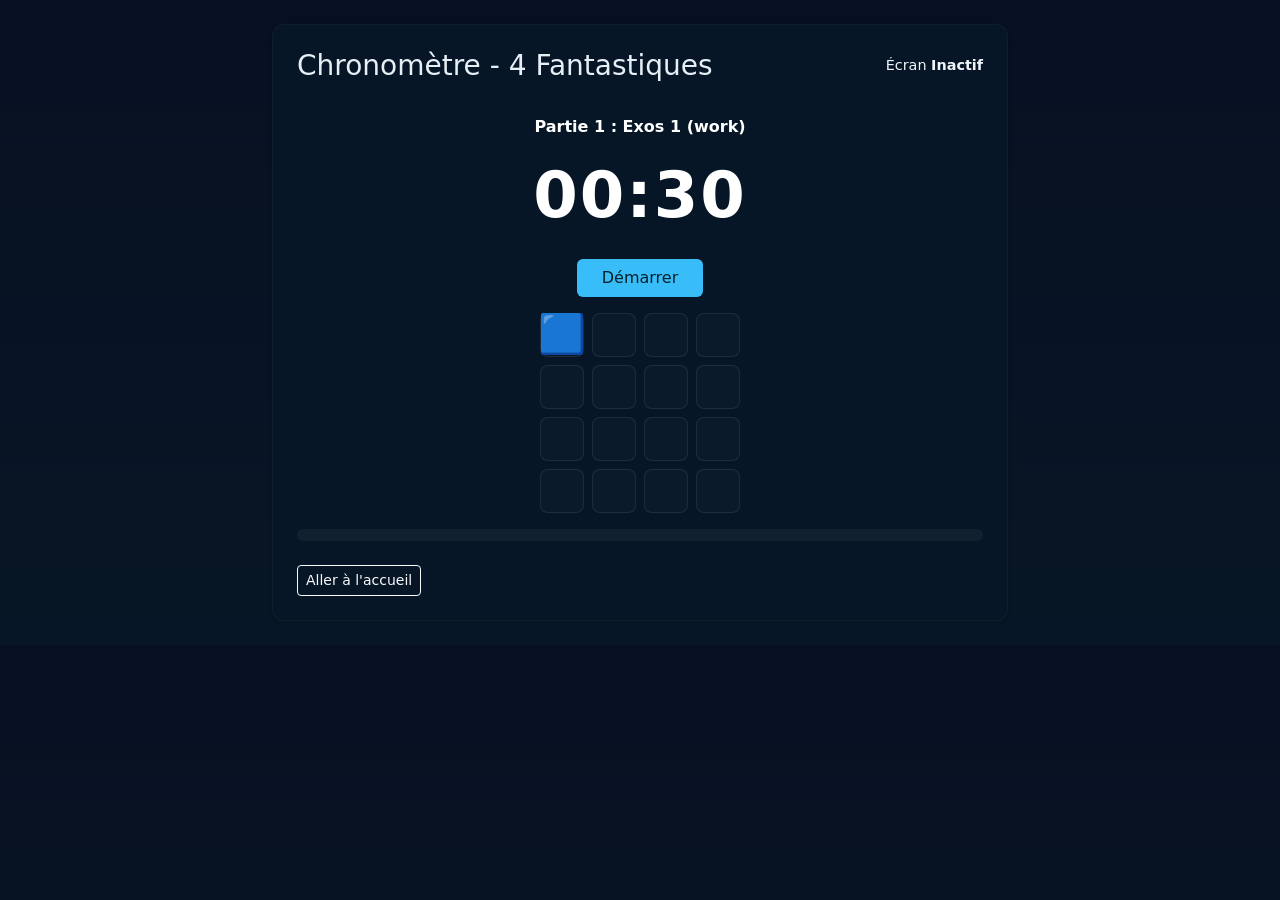
==== 4fantastiques.html @ edee006e "visuel 4 fantastiques - ajout d'un visuel pour le 4 fantastiques - changement bouton activé de base " ====
<!doctype html>
<html lang="fr">
<head>
  <meta charset="utf-8">
  <meta name="viewport" content="width=device-width, initial-scale=1">
  <title>Chronomètre</title>
  <link href="https://cdn.jsdelivr.net/npm/bootstrap@5.3.2/dist/css/bootstrap.min.css" rel="stylesheet">
  <style>
    /* Theme colors: increased contrast for accessibility */
    :root{
      --bg:#071022; /* page background */
      --card:#071626; /* card background (slightly lighter than page) */
      --accent:#38bdf8;
      --muted:#f1f5f9; /* very light muted color for high contrast */
      --text:#e6eef6;
      --border:rgba(255,255,255,0.08);
    }
    body{background:linear-gradient(180deg,#071022 0%,#071626 100%);color:var(--text);font-family:Inter,system-ui,"Segoe UI",Roboto,"Helvetica Neue",Arial}
    .card{background:var(--card);border:1px solid rgba(255,255,255,0.03);border-radius:12px}
    .big-time{font-weight:700;font-size:clamp(2.4rem,5vw,4rem);letter-spacing:2px}
    .sub{color:var(--muted)}
    .btn-accent{background:var(--accent);color:#042028}
    .progress{height:12px;border-radius:8px;background:rgba(255,255,255,0.04)}
    .stage-label{font-weight:700}
    .small-muted{font-size:.9rem;color:var(--muted)}
    .controls .form-control{background:transparent;color:inherit;border-color:var(--border)}
    .toggle-wake{cursor:pointer}
    footer{opacity:.75;font-size:.85rem}

  /* Overview grid styles (compact + phone-friendly) */
  /* use auto columns so cells don't stretch to full width; grid centered */
  .overview-grid{display:grid;grid-template-columns:repeat(4,auto);gap:8px;justify-content:center;justify-items:center}
  /* smaller fixed-size boxes (won't fill parent), centered in grid */
  .overview-cell{width:44px;height:44px;background:rgba(255,255,255,0.02);border:1px solid var(--border);border-radius:8px;padding:4px;display:flex;flex-direction:column;align-items:center;justify-content:center}
  /* hide labels for now (can be restored by removing display:none) */
  .overview-cell .label{font-size:.7rem;color:var(--muted);text-align:center;display:none}
  /* Emoji larger for visibility inside small cell */
  .overview-cell .status{font-size:2.4rem;line-height:1;margin-top:0}
  .status-done{color:#16a34a} /* green */
  .status-now{color:#0ea5e9} /* blue */
  .status-empty{color:rgba(255,255,255,0.12)}

  /* Extra small phones: make boxes a bit smaller but keep emoji readable */
  @media (max-width:420px){
    .overview-cell{width:40px;height:40px;padding:3px;border-radius:6px}
    .overview-cell .status{font-size:2.6rem}
    .overview-grid{gap:6px}
  }

  @media (min-width:421px) and (max-width:768px){
    .overview-cell{width:46px;height:46px}
    .overview-cell .status{font-size:2.6rem}
  }

    /* Responsiveness improvements */
    .controls{gap:.5rem}
    /* default button sizing (desktop) */
    .controls .btn{min-width:110px}
    /* Tablet: relax min-width so buttons don't overflow */
    @media (max-width:992px){
      .controls .btn{min-width:90px;padding-left:.5rem;padding-right:.5rem;font-size:.9rem}
      /* slightly smaller big time on tablets */
      .big-time{font-size:4rem}
      .card{padding:1rem}
    }
    @media (max-width:768px){
      /* slightly larger timer on small mobile devices for readability */
      .big-time{font-size:3.5rem}
      .controls{flex-wrap:wrap}
      .controls .btn{flex:1;min-width:0}
      .card{padding:1rem}
    }

    /* Add hover effect for control buttons */
    .controls .btn:hover {
      border: 2px solid var(--accent);
    }

    /* Make bootstrap's text-muted lighten to match theme */
    .text-muted{color:var(--muted) !important}

    /* Ensure headings are bright on the dark background */
    h1,h2,h3,h4,h5,h6{ color:var(--text); }

    /* Make main display texts explicitly bright for readability */
    #stage, #timeDisplay, #roundInfo { color: #ffffff; }

    /* Small tweaks so input labels and lists are clearer */
    label.form-label{color:var(--muted)}
    ul.small-muted{color:var(--muted);margin-left:1rem}
  </style>
</head>
<body>
  <div class="container py-4">
    <div class="row justify-content-center">
      <div class="col-lg-8 col-md-10">
        <div class="card p-4 shadow-sm">
          <div class="d-flex justify-content-between align-items-center mb-3">
            <div>
              <h3 class="mb-0">Chronomètre - 4 Fantastiques</h3>
            </div>
            <div class="text-end">
              <div class="small-muted">Écran <span id="wakeStatus" class="fw-bold">Inactif</span></div>
            </div>
          </div>

          <div class="text-center py-3">
            <div id="stage" class="stage-label mb-2">Prêt</div>
            <div id="timeDisplay" class="big-time">00:00</div>
            <!-- Removed roundInfo -->
          </div>

          <div class="d-flex gap-2 justify-content-center mb-3 controls">
            <button id="startBtn" class="btn btn-accent px-4">Démarrer</button>
            <button id="pauseBtn" class="btn btn-outline-light px-3">Pause</button>
            <button id="resetBtn" class="btn btn-light px-3">Reset</button>
          </div>

          <!-- Overview grid: large 4x4 visual helper -->
          <div class="mb-3">
            <div id="overview" class="overview-grid" aria-label="Vue d'ensemble des exercices"></div>
          </div>

          <div class="mb-3">
            <div class="progress mb-2">
              <div id="progressBar" class="progress-bar" role="progressbar" style="width:0%"></div>
            </div>
            <!-- <div class="d-flex justify-content-between small-muted">
              <div id="progressLeft">—</div>
              <div id="progressRight">—</div>
            </div> -->
            <!-- Custom progress indicator -->
            <!-- <div class="text-center mt-2">
              <span id="progressIndicator" class="small-muted">Étape 0/0</span>
            </div> -->
          </div>

          <div class="d-flex justify-content-between">
            <button id="navigateBtn" class="btn btn-sm btn-outline-light">Aller à l'accueil</button>
          </div>
        </div>
      </div>
    </div>
  </div>

  <audio id="beep"></audio>

  <script>
    // --- Utils ---
    const fmt = (s)=>{ const m=Math.floor(s/60); const sec=s%60; return `${String(m).padStart(2,'0')}:${String(sec).padStart(2,'0')}` }

    // --- Elements ---
    const timeDisplay=document.getElementById('timeDisplay');
    const stageEl=document.getElementById('stage');
    const progressBar=document.getElementById('progressBar');
    const progressLeft=document.getElementById('progressLeft');
    const progressRight=document.getElementById('progressRight');

    const startBtn=document.getElementById('startBtn');
    const pauseBtn=document.getElementById('pauseBtn');
    const resetBtn=document.getElementById('resetBtn');

    const wakeStatus=document.getElementById('wakeStatus');
    const beepEl=document.getElementById('beep');
    beepEl.src = "[data-uri]"; // tiny silent placeholder

    // --- State ---
    let seq = [
      {label:'Partie 1 : Exos 1', duration:30, type:'work'},
      {label:'Pause', duration:10, type:'rest'},
      {label:'Partie 2 : Exos 1', duration:30, type:'work'},
      {label:'Partie 2 : Exos 2', duration:30, type:'work'},
      {label:'Pause', duration:10, type:'rest'},
      {label:'Partie 3 : Exos 1', duration:30, type:'work'},
      {label:'Partie 3 : Exos 2', duration:30, type:'work'},
      {label:'Partie 3 : Exos 3', duration:30, type:'work'},
      {label:'Pause', duration:10, type:'rest'},
      {label:'Partie 4 : Exos 1', duration:30, type:'work'},
      {label:'Partie 4 : Exos 2', duration:30, type:'work'},
      {label:'Partie 4 : Exos 3', duration:30, type:'work'},
      {label:'Partie 4 : Exos 4', duration:30, type:'work'}
    ];
    let idx = 0;
    let remaining = seq[0].duration;
    let running=false;
    let intervalId=null;
    let totalTime=seq.reduce((a,b)=>a+b.duration,0);
    let elapsed=0;
    let started=false;

    // --- Persist State in LocalStorage ---
    function saveState() {
      const state = {
        idx,
        remaining,
        running,
        started,
        elapsed,
        timestamp: Date.now() // Save the current timestamp
      };
      localStorage.setItem('chronoState', JSON.stringify(state));
    }

    function restoreState() {
      const savedState = localStorage.getItem('chronoState');
      if (savedState) {
        const state = JSON.parse(savedState);
        idx = state.idx;
        remaining = state.remaining;
        running = state.running;
        started = state.started;
        elapsed = state.elapsed;

        // Synchronize the timer based on the elapsed time since the last save
        const lastSavedTime = state.timestamp;
        const now = Date.now();
        const deltaSeconds = Math.floor((now - lastSavedTime) / 1000);

        if (running) {
          remaining -= deltaSeconds;
          elapsed += deltaSeconds;

          // If the current step is completed, move to the next step
          while (remaining <= 0 && idx < seq.length - 1) {
            elapsed += remaining; // Add the negative remaining to elapsed
            idx++;
            remaining += seq[idx].duration;
          }

          // If the sequence is finished, stop the timer
          if (remaining <= 0 && idx >= seq.length - 1) {
            running = false;
            started = false;
            remaining = 0;
            idx = seq.length - 1;
          } else {
            intervalId = setInterval(tick, 1000); // Ensure the timer continues ticking
          }
        }
      }
    }

    // --- Update UI to manage button visibility and text ---
    function updateUI(){
      const current = seq[idx];
      if(!current){
        stageEl.textContent='Prêt';
          timeDisplay.textContent='00:00';
          progressBar.style.width='0%';
          if (progressLeft) progressLeft.textContent='—';
          if (progressRight) progressRight.textContent='—';
          if (typeof progressIndicator !== 'undefined' && progressIndicator) progressIndicator.textContent='Étape 0/0';
        startBtn.style.display = 'inline-block';
        pauseBtn.style.display = 'none';
        resetBtn.style.display = 'none';
        startBtn.textContent = 'Démarrer';
        return;
      }
      stageEl.textContent = `${current.label} (${current.type})`;
  timeDisplay.textContent = fmt(remaining);
  const pct = Math.min(100, (elapsed/totalTime)*100 || 0);
  progressBar.style.width = pct+'%';
  if (progressLeft) progressLeft.textContent = fmt(Math.max(0,totalTime-elapsed-remaining));
  if (progressRight) progressRight.textContent = fmt(totalTime-elapsed);
  if (typeof progressIndicator !== 'undefined' && progressIndicator) progressIndicator.textContent = `Étape ${idx+1}/${seq.length}`;

      // Manage button visibility and text
      if (!started) {
        startBtn.style.display = 'inline-block';
        pauseBtn.style.display = 'none';
        resetBtn.style.display = 'none';
        startBtn.textContent = 'Démarrer';
      } else if (running) {
        startBtn.style.display = 'none';
        pauseBtn.style.display = 'inline-block';
        resetBtn.style.display = 'inline-block';
      } else {
        startBtn.style.display = 'inline-block';
        pauseBtn.style.display = 'none';
        resetBtn.style.display = 'inline-block';
        startBtn.textContent = 'Reprendre';
      }
      // Update the overview grid visual
      try{ renderOverview(); }catch(e){ /* ignore if overview not ready */ }
    }

    // --- Wake Lock ---
    let wakeLock = null;

    async function requestWakeLock() {
      try {
        if ('wakeLock' in navigator) {
          wakeLock = await navigator.wakeLock.request('screen');
          wakeStatus.textContent = 'Actif';
        }
      } catch (err) {
        console.error('Failed to acquire wake lock:', err);
      }
    }

    async function releaseWakeLock() {
      try {
        if (wakeLock) {
          await wakeLock.release();
          wakeLock = null;
          wakeStatus.textContent = 'Inactif';
        }
      } catch (err) {
        console.error('Failed to release wake lock:', err);
      }
    }

    // --- Timer Logic ---
    function tick(){
      if(!running) return;
      if(remaining>0){ remaining--; elapsed++; updateUI(); saveState(); if(remaining<=3 && remaining>0) playBeep(remaining); }
      else {
        playBeep(0);
        idx++;
        if(idx>=seq.length){
          running=false; started=false; clearInterval(intervalId); intervalId=null; stageEl.textContent='Terminé'; timeDisplay.textContent='00:00'; progressBar.style.width='100%';
          saveState();
          return;
        }
        remaining = seq[idx].duration;
        updateUI();
        saveState();
      }
    }

    function start(){ if(!seq.length) return; if(!running){ running=true; started=true; intervalId = setInterval(tick,1000); saveState(); requestWakeLock(); } }
    function pause(){ running=false; if(intervalId){ clearInterval(intervalId); intervalId=null; saveState(); releaseWakeLock(); } }
    function reset(){ pause(); started=false; idx=0; remaining=seq[0].duration; elapsed=0; updateUI(); saveState(); }

    // --- Event Listeners ---
    startBtn.addEventListener('click', ()=>{ start(); updateUI(); });
    pauseBtn.addEventListener('click', ()=>{ if(running) pause(); else start(); updateUI(); });
    resetBtn.addEventListener('click', ()=>{ reset(); updateUI(); });

    // Navigation button
    const navigateBtn = document.getElementById('navigateBtn');
    navigateBtn.addEventListener('click', ()=>{
      releaseWakeLock(); // Release wake lock before navigating
      window.location.href = 'index.html';
    });

    function playBeep(n){
      try{
        const ctx = new (window.AudioContext||window.webkitAudioContext)();
        const o = ctx.createOscillator();
        const g = ctx.createGain();
        o.type='sine';
        o.frequency.value = n>0? 880 : 440;
        g.gain.value = 0.6;
        o.connect(g); g.connect(ctx.destination);
        o.start(); g.gain.exponentialRampToValueAtTime(0.0001, ctx.currentTime + 0.18);
        o.stop(ctx.currentTime + 0.19);
      }catch(e){ console.warn('Audio API not available',e); }
    }

    // Restore state on page load
    restoreState();
    // Build and render overview grid (4 columns = 4 parties, rows = exos)
    function buildOverview(){
      const ov = document.getElementById('overview');
      if(!ov) return;
      ov.innerHTML = '';
      // create 4x4 = 16 cells, row-major order so cellIndex = row*4 + col
      for(let r=0;r<4;r++){
        for(let c=0;c<4;c++){
          const cell = document.createElement('div');
          cell.className = 'overview-cell';
          cell.dataset.row = r; cell.dataset.col = c;
          const lbl = document.createElement('div'); lbl.className='label'; lbl.textContent = ``;
          const st = document.createElement('div'); st.className='status status-empty'; st.innerHTML='';
          cell.appendChild(lbl); cell.appendChild(st);
          ov.appendChild(cell);
        }
      }
    }

    function renderOverview(){
      const ov = document.getElementById('overview');
      if(!ov) return;
      const cells = ov.querySelectorAll('.overview-cell');
      // Extract work items and group them by Partie number (1..4)
      const workItems = [];
      seq.forEach((s,i)=>{
        if(s.type === 'work'){
          // try to parse "Partie N" and optional Exos M
          const m = /Partie\s*(\d+)/i.exec(s.label);
          const part = m ? Math.max(1, Math.min(4, parseInt(m[1],10))) : 1;
          workItems.push({i, label: s.label, part});
        }
      });

      // Build columns: for part 1..4, get its items in sequence order
      const cols = [[],[],[],[]];
      workItems.forEach(w=>{ const p = (w.part||1)-1; if(p<0||p>3) return; cols[p].push(w); });

      // Fill cells: for each cell at (row, col) map to cols[col][row]
      cells.forEach(cell=>{
        const r = parseInt(cell.dataset.row,10);
        const c = parseInt(cell.dataset.col,10);
        const lbl = cell.querySelector('.label');
        const st = cell.querySelector('.status');
        const item = (cols[c] && cols[c][r]) ? cols[c][r] : null;
        if(item){
          lbl.textContent = item.label.length>16? item.label.slice(0,16)+'…': item.label;
        } else {
          lbl.textContent = '';
        }

        if(!item){
          st.textContent=''; st.className='status status-empty';
        } else if(item.i < idx){
          st.textContent='🟩'; st.className='status status-done';
        } else if(item.i === idx){
          st.textContent = running? '⏳' : '🟦'; st.className='status status-now';
        } else {
          st.textContent=''; st.className='status status-empty';
        }
      });
    }

    buildOverview();
    updateUI();
  </script>
  <script src="https://cdn.jsdelivr.net/npm/bootstrap@5.3.2/dist/js/bootstrap.bundle.min.js"></script>
</body>
</html>
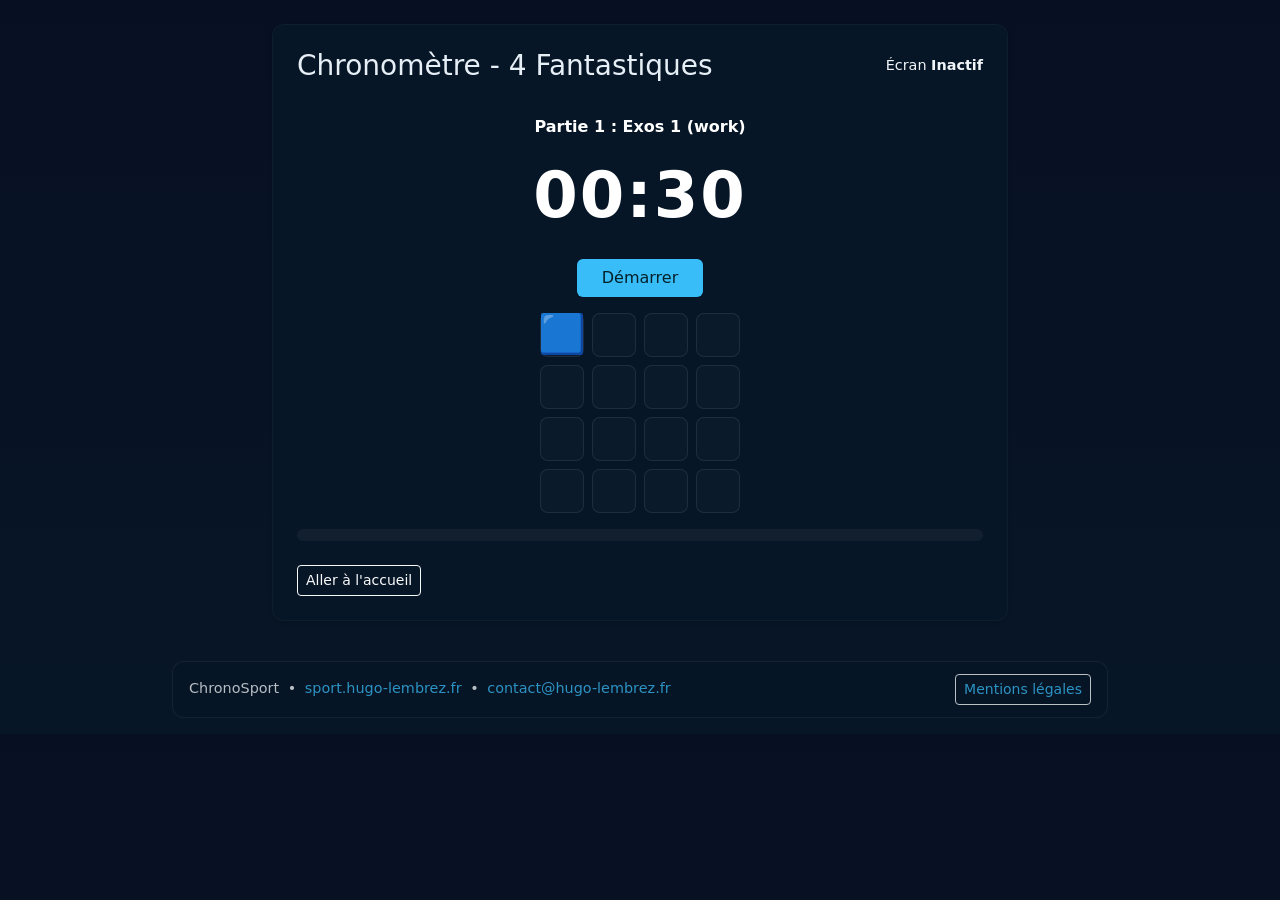
==== commit 5b2cc7c8: "✨ New url + legal page" ====
--- a/4fantastiques.html
+++ b/4fantastiques.html
@@ -3,7 +3,8 @@
 <head>
   <meta charset="utf-8">
   <meta name="viewport" content="width=device-width, initial-scale=1">
-  <title>Chronomètre</title>
+  <title>ChronoSport - 4 Fantastiques</title>
+  <meta name="description" content="ChronoSport - minuteur 4 Fantastiques, accessible via sport.hugo-lembrez.fr.">
   <link href="https://cdn.jsdelivr.net/npm/bootstrap@5.3.2/dist/css/bootstrap.min.css" rel="stylesheet">
   <style>
     /* Theme colors: increased contrast for accessibility */
@@ -88,6 +89,22 @@
     /* Small tweaks so input labels and lists are clearer */
     label.form-label{color:var(--muted)}
     ul.small-muted{color:var(--muted);margin-left:1rem}
+
+    .site-footer{
+      max-width: 960px;
+      margin: 1rem auto 0;
+      padding: 0 .75rem 1rem;
+    }
+
+    .site-footer .footer-panel{
+      border: 1px solid var(--border);
+      border-radius: 12px;
+      background: rgba(7,22,38,.68);
+      padding: .75rem 1rem;
+    }
+
+    .site-footer a{ color: var(--accent); text-decoration: none; }
+    .site-footer a:hover{ text-decoration: underline; }
   </style>
 </head>
 <body>
@@ -142,6 +159,19 @@
       </div>
     </div>
   </div>
+
+  <footer class="site-footer">
+    <div class="footer-panel d-flex flex-wrap gap-2 justify-content-between align-items-center">
+      <div class="small-muted">
+        <span>ChronoSport</span>
+        <span class="mx-1">•</span>
+        <a href="https://sport.hugo-lembrez.fr/" target="_blank" rel="noopener noreferrer">sport.hugo-lembrez.fr</a>
+        <span class="mx-1">•</span>
+        <a href="mailto:contact@hugo-lembrez.fr">contact@hugo-lembrez.fr</a>
+      </div>
+      <a class="btn btn-sm btn-outline-light" href="mentions-legales.html">Mentions légales</a>
+    </div>
+  </footer>
 
   <audio id="beep"></audio>
 
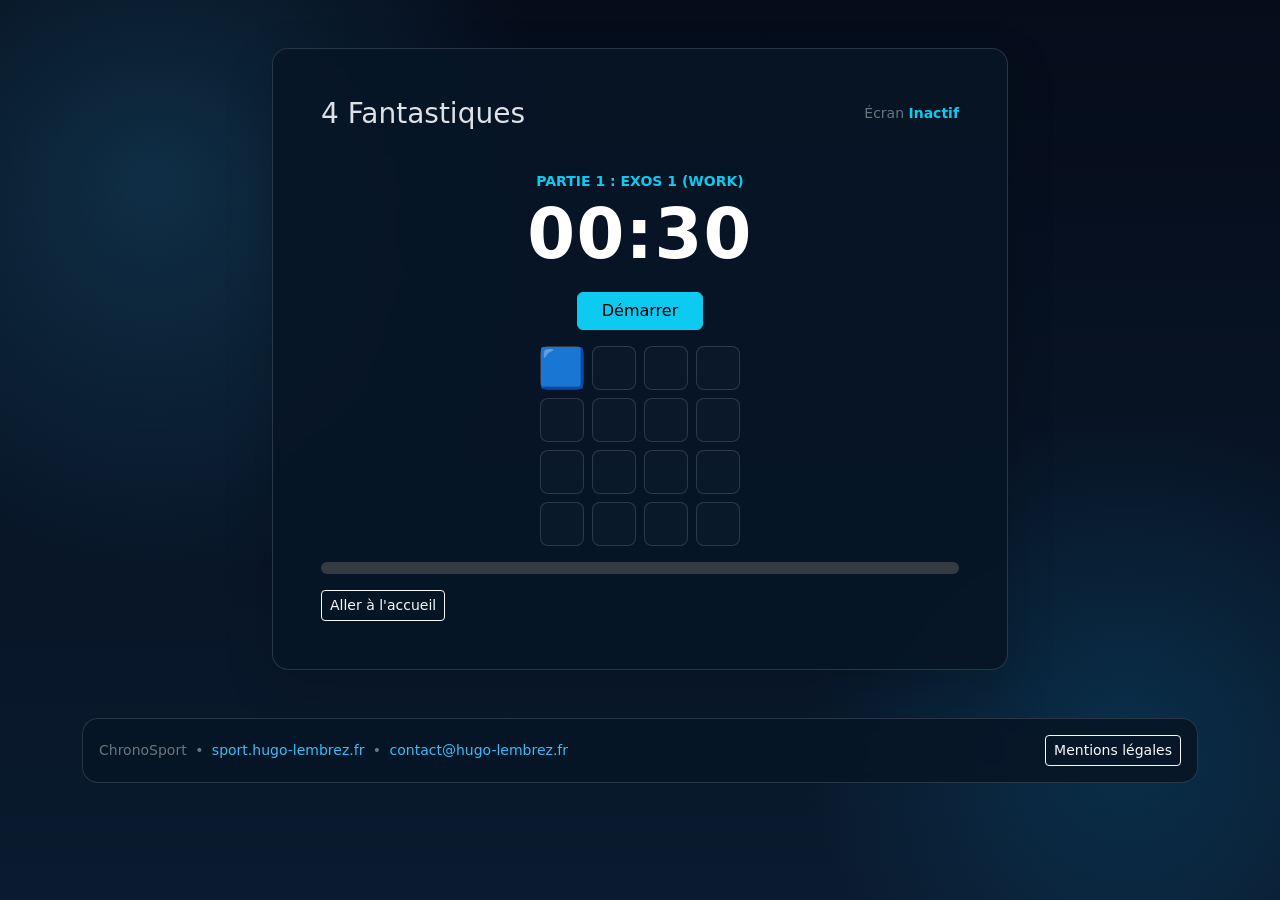
==== commit 48c6828d: "💄 Add bootstrap" ====
--- a/4fantastiques.html
+++ b/4fantastiques.html
@@ -1,5 +1,5 @@
 <!doctype html>
-<html lang="fr">
+<html lang="fr" data-bs-theme="dark">
 <head>
   <meta charset="utf-8">
   <meta name="viewport" content="width=device-width, initial-scale=1">
@@ -7,34 +7,40 @@
   <meta name="description" content="ChronoSport - minuteur 4 Fantastiques, accessible via sport.hugo-lembrez.fr.">
   <link href="https://cdn.jsdelivr.net/npm/bootstrap@5.3.2/dist/css/bootstrap.min.css" rel="stylesheet">
   <style>
-    /* Theme colors: increased contrast for accessibility */
-    :root{
-      --bg:#071022; /* page background */
-      --card:#071626; /* card background (slightly lighter than page) */
-      --accent:#38bdf8;
-      --muted:#f1f5f9; /* very light muted color for high contrast */
-      --text:#e6eef6;
-      --border:rgba(255,255,255,0.08);
-    }
-    body{background:linear-gradient(180deg,#071022 0%,#071626 100%);color:var(--text);font-family:Inter,system-ui,"Segoe UI",Roboto,"Helvetica Neue",Arial}
-    .card{background:var(--card);border:1px solid rgba(255,255,255,0.03);border-radius:12px}
-    .big-time{font-weight:700;font-size:clamp(2.4rem,5vw,4rem);letter-spacing:2px}
-    .sub{color:var(--muted)}
-    .btn-accent{background:var(--accent);color:#042028}
-    .progress{height:12px;border-radius:8px;background:rgba(255,255,255,0.04)}
-    .stage-label{font-weight:700}
-    .small-muted{font-size:.9rem;color:var(--muted)}
-    .controls .form-control{background:transparent;color:inherit;border-color:var(--border)}
-    .toggle-wake{cursor:pointer}
-    footer{opacity:.75;font-size:.85rem}
+    :root {
+      --cs-accent: #38bdf8;
+      --cs-border: rgba(255,255,255,.14);
+    }
+
+    body {
+      margin: 0;
+      min-height: 100vh;
+      background:
+        radial-gradient(circle at 12% 20%, rgba(56,189,248,.18), transparent 30%),
+        radial-gradient(circle at 88% 82%, rgba(14,165,233,.16), transparent 24%),
+        linear-gradient(180deg, #050c1a 0%, #0a1b2f 100%);
+    }
+
+    .app-surface {
+      background: rgba(7, 22, 38, 0.9);
+      border: 1px solid var(--cs-border);
+      backdrop-filter: blur(4px);
+    }
+
+    .timer-display {
+      font-weight: 700;
+      font-size: clamp(2.5rem, 6vw, 4.3rem);
+      letter-spacing: .08rem;
+      line-height: 1;
+    }
 
   /* Overview grid styles (compact + phone-friendly) */
   /* use auto columns so cells don't stretch to full width; grid centered */
   .overview-grid{display:grid;grid-template-columns:repeat(4,auto);gap:8px;justify-content:center;justify-items:center}
   /* smaller fixed-size boxes (won't fill parent), centered in grid */
-  .overview-cell{width:44px;height:44px;background:rgba(255,255,255,0.02);border:1px solid var(--border);border-radius:8px;padding:4px;display:flex;flex-direction:column;align-items:center;justify-content:center}
+  .overview-cell{width:44px;height:44px;background:rgba(255,255,255,0.02);border:1px solid var(--cs-border);border-radius:8px;padding:4px;display:flex;flex-direction:column;align-items:center;justify-content:center}
   /* hide labels for now (can be restored by removing display:none) */
-  .overview-cell .label{font-size:.7rem;color:var(--muted);text-align:center;display:none}
+  .overview-cell .label{font-size:.7rem;color:var(--bs-secondary-color);text-align:center;display:none}
   /* Emoji larger for visibility inside small cell */
   .overview-cell .status{font-size:2.4rem;line-height:1;margin-top:0}
   .status-done{color:#16a34a} /* green */
@@ -53,82 +59,42 @@
     .overview-cell .status{font-size:2.6rem}
   }
 
-    /* Responsiveness improvements */
-    .controls{gap:.5rem}
-    /* default button sizing (desktop) */
-    .controls .btn{min-width:110px}
-    /* Tablet: relax min-width so buttons don't overflow */
-    @media (max-width:992px){
-      .controls .btn{min-width:90px;padding-left:.5rem;padding-right:.5rem;font-size:.9rem}
-      /* slightly smaller big time on tablets */
-      .big-time{font-size:4rem}
-      .card{padding:1rem}
-    }
-    @media (max-width:768px){
-      /* slightly larger timer on small mobile devices for readability */
-      .big-time{font-size:3.5rem}
-      .controls{flex-wrap:wrap}
-      .controls .btn{flex:1;min-width:0}
-      .card{padding:1rem}
-    }
-
-    /* Add hover effect for control buttons */
-    .controls .btn:hover {
-      border: 2px solid var(--accent);
-    }
-
-    /* Make bootstrap's text-muted lighten to match theme */
-    .text-muted{color:var(--muted) !important}
-
-    /* Ensure headings are bright on the dark background */
-    h1,h2,h3,h4,h5,h6{ color:var(--text); }
-
-    /* Make main display texts explicitly bright for readability */
-    #stage, #timeDisplay, #roundInfo { color: #ffffff; }
-
-    /* Small tweaks so input labels and lists are clearer */
-    label.form-label{color:var(--muted)}
-    ul.small-muted{color:var(--muted);margin-left:1rem}
-
-    .site-footer{
-      max-width: 960px;
-      margin: 1rem auto 0;
-      padding: 0 .75rem 1rem;
-    }
-
-    .site-footer .footer-panel{
-      border: 1px solid var(--border);
-      border-radius: 12px;
-      background: rgba(7,22,38,.68);
-      padding: .75rem 1rem;
-    }
-
-    .site-footer a{ color: var(--accent); text-decoration: none; }
-    .site-footer a:hover{ text-decoration: underline; }
+    #progressBar {
+      background: linear-gradient(90deg, #0ea5e9 0%, #38bdf8 100%);
+    }
+
+    .footer-link {
+      color: var(--cs-accent);
+      text-decoration: none;
+    }
+
+    .footer-link:hover {
+      text-decoration: underline;
+    }
   </style>
 </head>
 <body>
-  <div class="container py-4">
+  <div class="container py-4 py-md-5">
     <div class="row justify-content-center">
-      <div class="col-lg-8 col-md-10">
-        <div class="card p-4 shadow-sm">
+      <div class="col-lg-9 col-xl-8">
+        <div class="app-surface rounded-4 shadow-lg p-3 p-md-4 p-lg-5">
           <div class="d-flex justify-content-between align-items-center mb-3">
             <div>
-              <h3 class="mb-0">Chronomètre - 4 Fantastiques</h3>
+              <h1 class="h3 mb-0">4 Fantastiques</h1>
             </div>
             <div class="text-end">
-              <div class="small-muted">Écran <span id="wakeStatus" class="fw-bold">Inactif</span></div>
+              <div class="small text-secondary">Écran <span id="wakeStatus" class="fw-semibold text-info">Inactif</span></div>
             </div>
           </div>
 
-          <div class="text-center py-3">
-            <div id="stage" class="stage-label mb-2">Prêt</div>
-            <div id="timeDisplay" class="big-time">00:00</div>
+          <div class="text-center py-3 py-md-4">
+            <div id="stage" class="fw-semibold text-uppercase small text-info mb-2">Prêt</div>
+            <div id="timeDisplay" class="timer-display text-white">00:00</div>
             <!-- Removed roundInfo -->
           </div>
 
-          <div class="d-flex gap-2 justify-content-center mb-3 controls">
-            <button id="startBtn" class="btn btn-accent px-4">Démarrer</button>
+          <div class="d-flex flex-wrap gap-2 justify-content-center mb-3">
+            <button id="startBtn" class="btn btn-info px-4">Démarrer</button>
             <button id="pauseBtn" class="btn btn-outline-light px-3">Pause</button>
             <button id="resetBtn" class="btn btn-light px-3">Reset</button>
           </div>
@@ -139,7 +105,7 @@
           </div>
 
           <div class="mb-3">
-            <div class="progress mb-2">
+            <div class="progress mb-2" style="height: 12px;">
               <div id="progressBar" class="progress-bar" role="progressbar" style="width:0%"></div>
             </div>
             <!-- <div class="d-flex justify-content-between small-muted">
@@ -152,7 +118,7 @@
             </div> -->
           </div>
 
-          <div class="d-flex justify-content-between">
+          <div class="d-grid d-md-flex justify-content-md-between">
             <button id="navigateBtn" class="btn btn-sm btn-outline-light">Aller à l'accueil</button>
           </div>
         </div>
@@ -160,14 +126,14 @@
     </div>
   </div>
 
-  <footer class="site-footer">
-    <div class="footer-panel d-flex flex-wrap gap-2 justify-content-between align-items-center">
-      <div class="small-muted">
+  <footer class="container pb-4">
+    <div class="app-surface rounded-4 px-3 py-3 d-flex flex-wrap gap-2 justify-content-between align-items-center">
+      <div class="small text-secondary">
         <span>ChronoSport</span>
         <span class="mx-1">•</span>
-        <a href="https://sport.hugo-lembrez.fr/" target="_blank" rel="noopener noreferrer">sport.hugo-lembrez.fr</a>
+        <a class="footer-link" href="https://sport.hugo-lembrez.fr/" target="_blank" rel="noopener noreferrer">sport.hugo-lembrez.fr</a>
         <span class="mx-1">•</span>
-        <a href="mailto:contact@hugo-lembrez.fr">contact@hugo-lembrez.fr</a>
+        <a class="footer-link" href="mailto:contact@hugo-lembrez.fr">contact@hugo-lembrez.fr</a>
       </div>
       <a class="btn btn-sm btn-outline-light" href="mentions-legales.html">Mentions légales</a>
     </div>
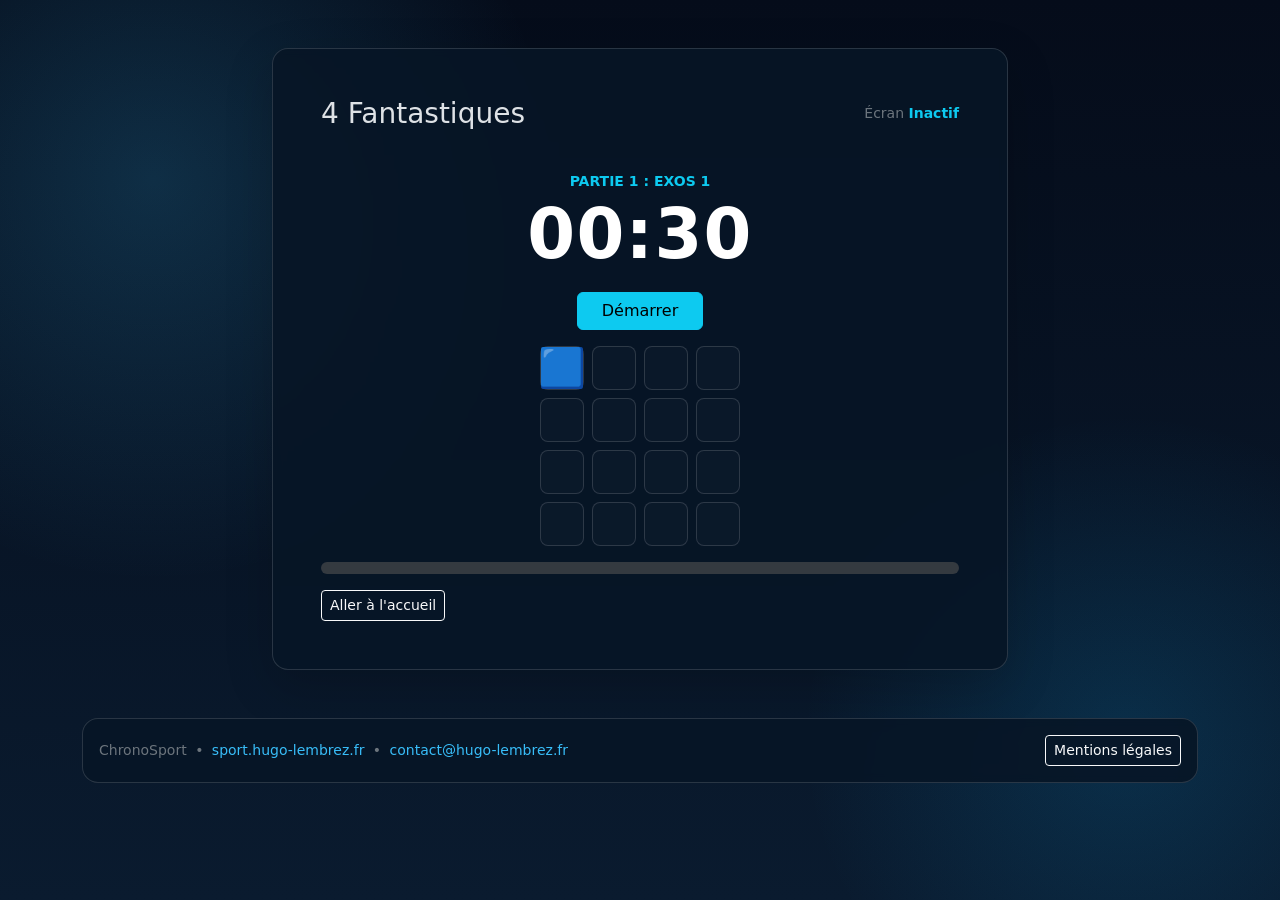
==== commit 9e1d7999: "♻️ 4 Fantastiques page on shared engine - Survives refresh (catch-up of elapsed time), wake lock re-" ====
--- a/4fantastiques.html
+++ b/4fantastiques.html
@@ -4,124 +4,48 @@
   <meta charset="utf-8">
   <meta name="viewport" content="width=device-width, initial-scale=1">
   <title>ChronoSport - 4 Fantastiques</title>
+  <link rel="icon" href="data:image/svg+xml,%3Csvg xmlns='http://www.w3.org/2000/svg' viewBox='0 0 100 100'%3E%3Cdefs%3E%3ClinearGradient id='g' x1='0' y1='0' x2='1' y2='1'%3E%3Cstop offset='0%25' stop-color='%231a2a6c'/%3E%3Cstop offset='100%25' stop-color='%236b0f3b'/%3E%3C/linearGradient%3E%3C/defs%3E%3Ccircle cx='50' cy='50' r='50' fill='url(%23g)'/%3E%3Ctext x='50' y='70' font-size='50' text-anchor='middle'%3E⏰%3C/text%3E%3C/svg%3E">
   <meta name="description" content="ChronoSport - minuteur 4 Fantastiques, accessible via sport.hugo-lembrez.fr.">
-  <link href="https://cdn.jsdelivr.net/npm/bootstrap@5.3.2/dist/css/bootstrap.min.css" rel="stylesheet">
-  <style>
-    :root {
-      --cs-accent: #38bdf8;
-      --cs-border: rgba(255,255,255,.14);
-    }
-
-    body {
-      margin: 0;
-      min-height: 100vh;
-      background:
-        radial-gradient(circle at 12% 20%, rgba(56,189,248,.18), transparent 30%),
-        radial-gradient(circle at 88% 82%, rgba(14,165,233,.16), transparent 24%),
-        linear-gradient(180deg, #050c1a 0%, #0a1b2f 100%);
-    }
-
-    .app-surface {
-      background: rgba(7, 22, 38, 0.9);
-      border: 1px solid var(--cs-border);
-      backdrop-filter: blur(4px);
-    }
-
-    .timer-display {
-      font-weight: 700;
-      font-size: clamp(2.5rem, 6vw, 4.3rem);
-      letter-spacing: .08rem;
-      line-height: 1;
-    }
-
-  /* Overview grid styles (compact + phone-friendly) */
-  /* use auto columns so cells don't stretch to full width; grid centered */
-  .overview-grid{display:grid;grid-template-columns:repeat(4,auto);gap:8px;justify-content:center;justify-items:center}
-  /* smaller fixed-size boxes (won't fill parent), centered in grid */
-  .overview-cell{width:44px;height:44px;background:rgba(255,255,255,0.02);border:1px solid var(--cs-border);border-radius:8px;padding:4px;display:flex;flex-direction:column;align-items:center;justify-content:center}
-  /* hide labels for now (can be restored by removing display:none) */
-  .overview-cell .label{font-size:.7rem;color:var(--bs-secondary-color);text-align:center;display:none}
-  /* Emoji larger for visibility inside small cell */
-  .overview-cell .status{font-size:2.4rem;line-height:1;margin-top:0}
-  .status-done{color:#16a34a} /* green */
-  .status-now{color:#0ea5e9} /* blue */
-  .status-empty{color:rgba(255,255,255,0.12)}
-
-  /* Extra small phones: make boxes a bit smaller but keep emoji readable */
-  @media (max-width:420px){
-    .overview-cell{width:40px;height:40px;padding:3px;border-radius:6px}
-    .overview-cell .status{font-size:2.6rem}
-    .overview-grid{gap:6px}
-  }
-
-  @media (min-width:421px) and (max-width:768px){
-    .overview-cell{width:46px;height:46px}
-    .overview-cell .status{font-size:2.6rem}
-  }
-
-    #progressBar {
-      background: linear-gradient(90deg, #0ea5e9 0%, #38bdf8 100%);
-    }
-
-    .footer-link {
-      color: var(--cs-accent);
-      text-decoration: none;
-    }
-
-    .footer-link:hover {
-      text-decoration: underline;
-    }
-  </style>
+  <link href="https://cdn.jsdelivr.net/npm/bootstrap@5.3.2/dist/css/bootstrap.min.css" rel="stylesheet" integrity="sha384-T3c6CoIi6uLrA9TneNEoa7RxnatzjcDSCmG1MXxSR1GAsXEV/Dwwykc2MPK8M2HN" crossorigin="anonymous">
+  <link href="assets/style.css" rel="stylesheet">
 </head>
 <body>
   <div class="container py-4 py-md-5">
     <div class="row justify-content-center">
       <div class="col-lg-9 col-xl-8">
-        <div class="app-surface rounded-4 shadow-lg p-3 p-md-4 p-lg-5">
+        <main class="app-surface rounded-4 shadow-lg p-3 p-md-4 p-lg-5">
           <div class="d-flex justify-content-between align-items-center mb-3">
-            <div>
-              <h1 class="h3 mb-0">4 Fantastiques</h1>
-            </div>
-            <div class="text-end">
-              <div class="small text-secondary">Écran <span id="wakeStatus" class="fw-semibold text-info">Inactif</span></div>
-            </div>
+            <h1 class="h3 mb-0">4 Fantastiques</h1>
+            <div class="small text-secondary">Écran <span id="wakeStatus" class="fw-semibold text-info">Inactif</span></div>
           </div>
 
           <div class="text-center py-3 py-md-4">
-            <div id="stage" class="fw-semibold text-uppercase small text-info mb-2">Prêt</div>
+            <div id="stage" class="fw-semibold text-uppercase small text-info mb-2" aria-live="polite">Prêt</div>
             <div id="timeDisplay" class="timer-display text-white">00:00</div>
-            <!-- Removed roundInfo -->
+            <div id="soundHint" class="small text-warning mt-2" hidden>🔇 Touchez l'écran pour réactiver les bips</div>
           </div>
 
           <div class="d-flex flex-wrap gap-2 justify-content-center mb-3">
             <button id="startBtn" class="btn btn-info px-4">Démarrer</button>
-            <button id="pauseBtn" class="btn btn-outline-light px-3">Pause</button>
-            <button id="resetBtn" class="btn btn-light px-3">Reset</button>
+            <button id="pauseBtn" class="btn btn-outline-light px-3" hidden>Pause</button>
+            <button id="resetBtn" class="btn btn-light px-3" hidden>Reset</button>
           </div>
 
-          <!-- Overview grid: large 4x4 visual helper -->
+          <!-- Grille d'avancement : 4 colonnes = 4 parties, lignes = exos -->
           <div class="mb-3">
-            <div id="overview" class="overview-grid" aria-label="Vue d'ensemble des exercices"></div>
+            <div id="overview" class="overview-grid" role="list" aria-label="Vue d'ensemble des exercices"></div>
           </div>
 
           <div class="mb-3">
             <div class="progress mb-2" style="height: 12px;">
-              <div id="progressBar" class="progress-bar" role="progressbar" style="width:0%"></div>
+              <div id="progressBar" class="progress-bar" role="progressbar" aria-label="Progression de la séquence" aria-valuemin="0" aria-valuemax="100" aria-valuenow="0" style="width:0%"></div>
             </div>
-            <!-- <div class="d-flex justify-content-between small-muted">
-              <div id="progressLeft">—</div>
-              <div id="progressRight">—</div>
-            </div> -->
-            <!-- Custom progress indicator -->
-            <!-- <div class="text-center mt-2">
-              <span id="progressIndicator" class="small-muted">Étape 0/0</span>
-            </div> -->
           </div>
 
           <div class="d-grid d-md-flex justify-content-md-between">
-            <button id="navigateBtn" class="btn btn-sm btn-outline-light">Aller à l'accueil</button>
+            <a href="index.html" class="btn btn-sm btn-outline-light">Aller à l'accueil</a>
           </div>
-        </div>
+        </main>
       </div>
     </div>
   </div>
@@ -139,289 +63,97 @@
     </div>
   </footer>
 
-  <audio id="beep"></audio>
+  <script src="assets/chrono.js"></script>
+  <script>
+    'use strict';
+    const $ = (id) => document.getElementById(id);
 
-  <script>
-    // --- Utils ---
-    const fmt = (s)=>{ const m=Math.floor(s/60); const sec=s%60; return `${String(m).padStart(2,'0')}:${String(sec).padStart(2,'0')}` }
+    const SEQ_4F = [
+      { label: 'Partie 1 : Exos 1', duration: 30, type: 'work' },
+      { label: 'Pause', duration: 10, type: 'rest' },
+      { label: 'Partie 2 : Exos 1', duration: 30, type: 'work' },
+      { label: 'Partie 2 : Exos 2', duration: 30, type: 'work' },
+      { label: 'Pause', duration: 10, type: 'rest' },
+      { label: 'Partie 3 : Exos 1', duration: 30, type: 'work' },
+      { label: 'Partie 3 : Exos 2', duration: 30, type: 'work' },
+      { label: 'Partie 3 : Exos 3', duration: 30, type: 'work' },
+      { label: 'Pause', duration: 10, type: 'rest' },
+      { label: 'Partie 4 : Exos 1', duration: 30, type: 'work' },
+      { label: 'Partie 4 : Exos 2', duration: 30, type: 'work' },
+      { label: 'Partie 4 : Exos 3', duration: 30, type: 'work' },
+      { label: 'Partie 4 : Exos 4', duration: 30, type: 'work' }
+    ];
 
     // --- Elements ---
-    const timeDisplay=document.getElementById('timeDisplay');
-    const stageEl=document.getElementById('stage');
-    const progressBar=document.getElementById('progressBar');
-    const progressLeft=document.getElementById('progressLeft');
-    const progressRight=document.getElementById('progressRight');
+    const el = { stage: $('stage'), time: $('timeDisplay'), progress: $('progressBar'), baseTitle: document.title };
+    const controls = { startBtn: $('startBtn'), pauseBtn: $('pauseBtn'), resetBtn: $('resetBtn') };
+    const overview = $('overview');
 
-    const startBtn=document.getElementById('startBtn');
-    const pauseBtn=document.getElementById('pauseBtn');
-    const resetBtn=document.getElementById('resetBtn');
+    // --- Grille d'avancement ---
+    // Colonne = numéro de partie (extrait du label), ligne = rang de l'exo dans la partie.
+    const cols = [[], [], [], []];
+    SEQ_4F.forEach((s, i) => {
+      if (s.type !== 'work') return;
+      const m = /Partie\s*(\d+)/i.exec(s.label);
+      const part = m ? Math.max(1, Math.min(4, parseInt(m[1], 10))) : 1;
+      cols[part - 1].push({ i, label: s.label });
+    });
 
-    const wakeStatus=document.getElementById('wakeStatus');
-    const beepEl=document.getElementById('beep');
-    beepEl.src = "[data-uri]"; // tiny silent placeholder
-
-    // --- State ---
-    let seq = [
-      {label:'Partie 1 : Exos 1', duration:30, type:'work'},
-      {label:'Pause', duration:10, type:'rest'},
-      {label:'Partie 2 : Exos 1', duration:30, type:'work'},
-      {label:'Partie 2 : Exos 2', duration:30, type:'work'},
-      {label:'Pause', duration:10, type:'rest'},
-      {label:'Partie 3 : Exos 1', duration:30, type:'work'},
-      {label:'Partie 3 : Exos 2', duration:30, type:'work'},
-      {label:'Partie 3 : Exos 3', duration:30, type:'work'},
-      {label:'Pause', duration:10, type:'rest'},
-      {label:'Partie 4 : Exos 1', duration:30, type:'work'},
-      {label:'Partie 4 : Exos 2', duration:30, type:'work'},
-      {label:'Partie 4 : Exos 3', duration:30, type:'work'},
-      {label:'Partie 4 : Exos 4', duration:30, type:'work'}
-    ];
-    let idx = 0;
-    let remaining = seq[0].duration;
-    let running=false;
-    let intervalId=null;
-    let totalTime=seq.reduce((a,b)=>a+b.duration,0);
-    let elapsed=0;
-    let started=false;
-
-    // --- Persist State in LocalStorage ---
-    function saveState() {
-      const state = {
-        idx,
-        remaining,
-        running,
-        started,
-        elapsed,
-        timestamp: Date.now() // Save the current timestamp
-      };
-      localStorage.setItem('chronoState', JSON.stringify(state));
-    }
-
-    function restoreState() {
-      const savedState = localStorage.getItem('chronoState');
-      if (savedState) {
-        const state = JSON.parse(savedState);
-        idx = state.idx;
-        remaining = state.remaining;
-        running = state.running;
-        started = state.started;
-        elapsed = state.elapsed;
-
-        // Synchronize the timer based on the elapsed time since the last save
-        const lastSavedTime = state.timestamp;
-        const now = Date.now();
-        const deltaSeconds = Math.floor((now - lastSavedTime) / 1000);
-
-        if (running) {
-          remaining -= deltaSeconds;
-          elapsed += deltaSeconds;
-
-          // If the current step is completed, move to the next step
-          while (remaining <= 0 && idx < seq.length - 1) {
-            elapsed += remaining; // Add the negative remaining to elapsed
-            idx++;
-            remaining += seq[idx].duration;
-          }
-
-          // If the sequence is finished, stop the timer
-          if (remaining <= 0 && idx >= seq.length - 1) {
-            running = false;
-            started = false;
-            remaining = 0;
-            idx = seq.length - 1;
-          } else {
-            intervalId = setInterval(tick, 1000); // Ensure the timer continues ticking
-          }
-        }
+    const cells = [];
+    for (let r = 0; r < 4; r++) {
+      for (let c = 0; c < 4; c++) {
+        const cell = document.createElement('div');
+        cell.className = 'overview-cell';
+        cell.setAttribute('role', 'listitem');
+        const st = document.createElement('div');
+        st.className = 'status';
+        st.setAttribute('aria-hidden', 'true');
+        cell.appendChild(st);
+        overview.appendChild(cell);
+        cells.push({ cell, st, item: cols[c][r] || null });
       }
     }
 
-    // --- Update UI to manage button visibility and text ---
-    function updateUI(){
-      const current = seq[idx];
-      if(!current){
-        stageEl.textContent='Prêt';
-          timeDisplay.textContent='00:00';
-          progressBar.style.width='0%';
-          if (progressLeft) progressLeft.textContent='—';
-          if (progressRight) progressRight.textContent='—';
-          if (typeof progressIndicator !== 'undefined' && progressIndicator) progressIndicator.textContent='Étape 0/0';
-        startBtn.style.display = 'inline-block';
-        pauseBtn.style.display = 'none';
-        resetBtn.style.display = 'none';
-        startBtn.textContent = 'Démarrer';
-        return;
-      }
-      stageEl.textContent = `${current.label} (${current.type})`;
-  timeDisplay.textContent = fmt(remaining);
-  const pct = Math.min(100, (elapsed/totalTime)*100 || 0);
-  progressBar.style.width = pct+'%';
-  if (progressLeft) progressLeft.textContent = fmt(Math.max(0,totalTime-elapsed-remaining));
-  if (progressRight) progressRight.textContent = fmt(totalTime-elapsed);
-  if (typeof progressIndicator !== 'undefined' && progressIndicator) progressIndicator.textContent = `Étape ${idx+1}/${seq.length}`;
-
-      // Manage button visibility and text
-      if (!started) {
-        startBtn.style.display = 'inline-block';
-        pauseBtn.style.display = 'none';
-        resetBtn.style.display = 'none';
-        startBtn.textContent = 'Démarrer';
-      } else if (running) {
-        startBtn.style.display = 'none';
-        pauseBtn.style.display = 'inline-block';
-        resetBtn.style.display = 'inline-block';
-      } else {
-        startBtn.style.display = 'inline-block';
-        pauseBtn.style.display = 'none';
-        resetBtn.style.display = 'inline-block';
-        startBtn.textContent = 'Reprendre';
-      }
-      // Update the overview grid visual
-      try{ renderOverview(); }catch(e){ /* ignore if overview not ready */ }
-    }
-
-    // --- Wake Lock ---
-    let wakeLock = null;
-
-    async function requestWakeLock() {
-      try {
-        if ('wakeLock' in navigator) {
-          wakeLock = await navigator.wakeLock.request('screen');
-          wakeStatus.textContent = 'Actif';
+    function renderOverview(snap){
+      for (const { cell, st, item } of cells) {
+        let icon = '', state = '';
+        if (item) {
+          if (snap.finished || item.i < snap.idx) { icon = '🟩'; state = 'terminé'; }
+          else if (item.i === snap.idx) { icon = snap.running ? '⏳' : '🟦'; state = 'en cours'; }
+          else state = 'à venir';
         }
-      } catch (err) {
-        console.error('Failed to acquire wake lock:', err);
+        if (st.textContent !== icon) st.textContent = icon;
+        if (item) cell.setAttribute('aria-label', `${item.label} : ${state}`);
+        else cell.setAttribute('aria-hidden', 'true');
       }
     }
 
-    async function releaseWakeLock() {
-      try {
-        if (wakeLock) {
-          await wakeLock.release();
-          wakeLock = null;
-          wakeStatus.textContent = 'Inactif';
-        }
-      } catch (err) {
-        console.error('Failed to release wake lock:', err);
-      }
+    // --- Minuteur ---
+    function syncWake(snap){
+      if (snap.running) Chrono.wake.acquire();
+      else Chrono.wake.release();
     }
 
-    // --- Timer Logic ---
-    function tick(){
-      if(!running) return;
-      if(remaining>0){ remaining--; elapsed++; updateUI(); saveState(); if(remaining<=3 && remaining>0) playBeep(remaining); }
-      else {
-        playBeep(0);
-        idx++;
-        if(idx>=seq.length){
-          running=false; started=false; clearInterval(intervalId); intervalId=null; stageEl.textContent='Terminé'; timeDisplay.textContent='00:00'; progressBar.style.width='100%';
-          saveState();
-          return;
-        }
-        remaining = seq[idx].duration;
-        updateUI();
-        saveState();
+    const timer = Chrono.createTimer({
+      storageKey: 'chronoSport:4f:v2',
+      hooks: {
+        render(snap){ Chrono.renderCommon(snap, el); renderOverview(snap); },
+        state(snap){ Chrono.renderControls(snap, controls); syncWake(snap); updateSoundHint(); },
+        step(){ Chrono.audio.beep(false); },
+        countdown(){ Chrono.audio.beep(true); },
+        finish(){ Chrono.audio.beep(false); }
       }
-    }
-
-    function start(){ if(!seq.length) return; if(!running){ running=true; started=true; intervalId = setInterval(tick,1000); saveState(); requestWakeLock(); } }
-    function pause(){ running=false; if(intervalId){ clearInterval(intervalId); intervalId=null; saveState(); releaseWakeLock(); } }
-    function reset(){ pause(); started=false; idx=0; remaining=seq[0].duration; elapsed=0; updateUI(); saveState(); }
-
-    // --- Event Listeners ---
-    startBtn.addEventListener('click', ()=>{ start(); updateUI(); });
-    pauseBtn.addEventListener('click', ()=>{ if(running) pause(); else start(); updateUI(); });
-    resetBtn.addEventListener('click', ()=>{ reset(); updateUI(); });
-
-    // Navigation button
-    const navigateBtn = document.getElementById('navigateBtn');
-    navigateBtn.addEventListener('click', ()=>{
-      releaseWakeLock(); // Release wake lock before navigating
-      window.location.href = 'index.html';
     });
 
-    function playBeep(n){
-      try{
-        const ctx = new (window.AudioContext||window.webkitAudioContext)();
-        const o = ctx.createOscillator();
-        const g = ctx.createGain();
-        o.type='sine';
-        o.frequency.value = n>0? 880 : 440;
-        g.gain.value = 0.6;
-        o.connect(g); g.connect(ctx.destination);
-        o.start(); g.gain.exponentialRampToValueAtTime(0.0001, ctx.currentTime + 0.18);
-        o.stop(ctx.currentTime + 0.19);
-      }catch(e){ console.warn('Audio API not available',e); }
-    }
+    const updateSoundHint = Chrono.bindSoundHint($('soundHint'), () => timer.snapshot().running);
+    Chrono.wake.onChange((status) => { $('wakeStatus').textContent = status; });
 
-    // Restore state on page load
-    restoreState();
-    // Build and render overview grid (4 columns = 4 parties, rows = exos)
-    function buildOverview(){
-      const ov = document.getElementById('overview');
-      if(!ov) return;
-      ov.innerHTML = '';
-      // create 4x4 = 16 cells, row-major order so cellIndex = row*4 + col
-      for(let r=0;r<4;r++){
-        for(let c=0;c<4;c++){
-          const cell = document.createElement('div');
-          cell.className = 'overview-cell';
-          cell.dataset.row = r; cell.dataset.col = c;
-          const lbl = document.createElement('div'); lbl.className='label'; lbl.textContent = ``;
-          const st = document.createElement('div'); st.className='status status-empty'; st.innerHTML='';
-          cell.appendChild(lbl); cell.appendChild(st);
-          ov.appendChild(cell);
-        }
-      }
-    }
+    controls.startBtn.addEventListener('click', () => timer.start());
+    controls.pauseBtn.addEventListener('click', () => timer.pause());
+    controls.resetBtn.addEventListener('click', () => timer.load(SEQ_4F));
 
-    function renderOverview(){
-      const ov = document.getElementById('overview');
-      if(!ov) return;
-      const cells = ov.querySelectorAll('.overview-cell');
-      // Extract work items and group them by Partie number (1..4)
-      const workItems = [];
-      seq.forEach((s,i)=>{
-        if(s.type === 'work'){
-          // try to parse "Partie N" and optional Exos M
-          const m = /Partie\s*(\d+)/i.exec(s.label);
-          const part = m ? Math.max(1, Math.min(4, parseInt(m[1],10))) : 1;
-          workItems.push({i, label: s.label, part});
-        }
-      });
-
-      // Build columns: for part 1..4, get its items in sequence order
-      const cols = [[],[],[],[]];
-      workItems.forEach(w=>{ const p = (w.part||1)-1; if(p<0||p>3) return; cols[p].push(w); });
-
-      // Fill cells: for each cell at (row, col) map to cols[col][row]
-      cells.forEach(cell=>{
-        const r = parseInt(cell.dataset.row,10);
-        const c = parseInt(cell.dataset.col,10);
-        const lbl = cell.querySelector('.label');
-        const st = cell.querySelector('.status');
-        const item = (cols[c] && cols[c][r]) ? cols[c][r] : null;
-        if(item){
-          lbl.textContent = item.label.length>16? item.label.slice(0,16)+'…': item.label;
-        } else {
-          lbl.textContent = '';
-        }
-
-        if(!item){
-          st.textContent=''; st.className='status status-empty';
-        } else if(item.i < idx){
-          st.textContent='🟩'; st.className='status status-done';
-        } else if(item.i === idx){
-          st.textContent = running? '⏳' : '🟦'; st.className='status status-now';
-        } else {
-          st.textContent=''; st.className='status status-empty';
-        }
-      });
-    }
-
-    buildOverview();
-    updateUI();
+    // --- Init : restaure l'état (même en cours de séance) si la séquence n'a pas changé ---
+    if (!timer.restore() || JSON.stringify(timer.seq) !== JSON.stringify(SEQ_4F)) timer.load(SEQ_4F);
   </script>
-  <script src="https://cdn.jsdelivr.net/npm/bootstrap@5.3.2/dist/js/bootstrap.bundle.min.js"></script>
 </body>
 </html>
--- a/assets/style.css
+++ b/assets/style.css
@@ -0,0 +1,59 @@
+:root {
+  --cs-accent: #38bdf8;
+  --cs-border: rgba(255,255,255,.14);
+}
+
+body {
+  margin: 0;
+  min-height: 100vh;
+  background:
+    radial-gradient(circle at 12% 20%, rgba(56,189,248,.18), transparent 30%),
+    radial-gradient(circle at 88% 82%, rgba(14,165,233,.16), transparent 24%),
+    linear-gradient(180deg, #050c1a 0%, #0a1b2f 100%);
+}
+
+.app-surface {
+  background: rgba(7, 22, 38, 0.9);
+  border: 1px solid var(--cs-border);
+  backdrop-filter: blur(4px);
+}
+
+.timer-display {
+  font-weight: 700;
+  font-size: clamp(2.5rem, 6vw, 4.3rem);
+  letter-spacing: .08rem;
+  line-height: 1;
+  font-variant-numeric: tabular-nums;
+}
+
+#progressBar {
+  background: linear-gradient(90deg, #0ea5e9 0%, #38bdf8 100%);
+  transition: width .2s linear;
+}
+
+.footer-link,
+.link-accent {
+  color: var(--cs-accent);
+}
+
+.footer-link {
+  text-decoration: none;
+}
+
+.footer-link:hover {
+  text-decoration: underline;
+}
+
+/* Grille d'avancement (4 Fantastiques) : 4 colonnes = 4 parties */
+.overview-grid { display: grid; grid-template-columns: repeat(4, auto); gap: 8px; justify-content: center; justify-items: center; }
+.overview-cell { width: 44px; height: 44px; background: rgba(255,255,255,0.02); border: 1px solid var(--cs-border); border-radius: 8px; padding: 4px; display: flex; align-items: center; justify-content: center; }
+.overview-cell .status { font-size: 2.4rem; line-height: 1; }
+
+@media (max-width: 420px) {
+  .overview-cell { width: 40px; height: 40px; padding: 3px; border-radius: 6px; }
+  .overview-grid { gap: 6px; }
+}
+
+@media (min-width: 421px) and (max-width: 768px) {
+  .overview-cell { width: 46px; height: 46px; }
+}
